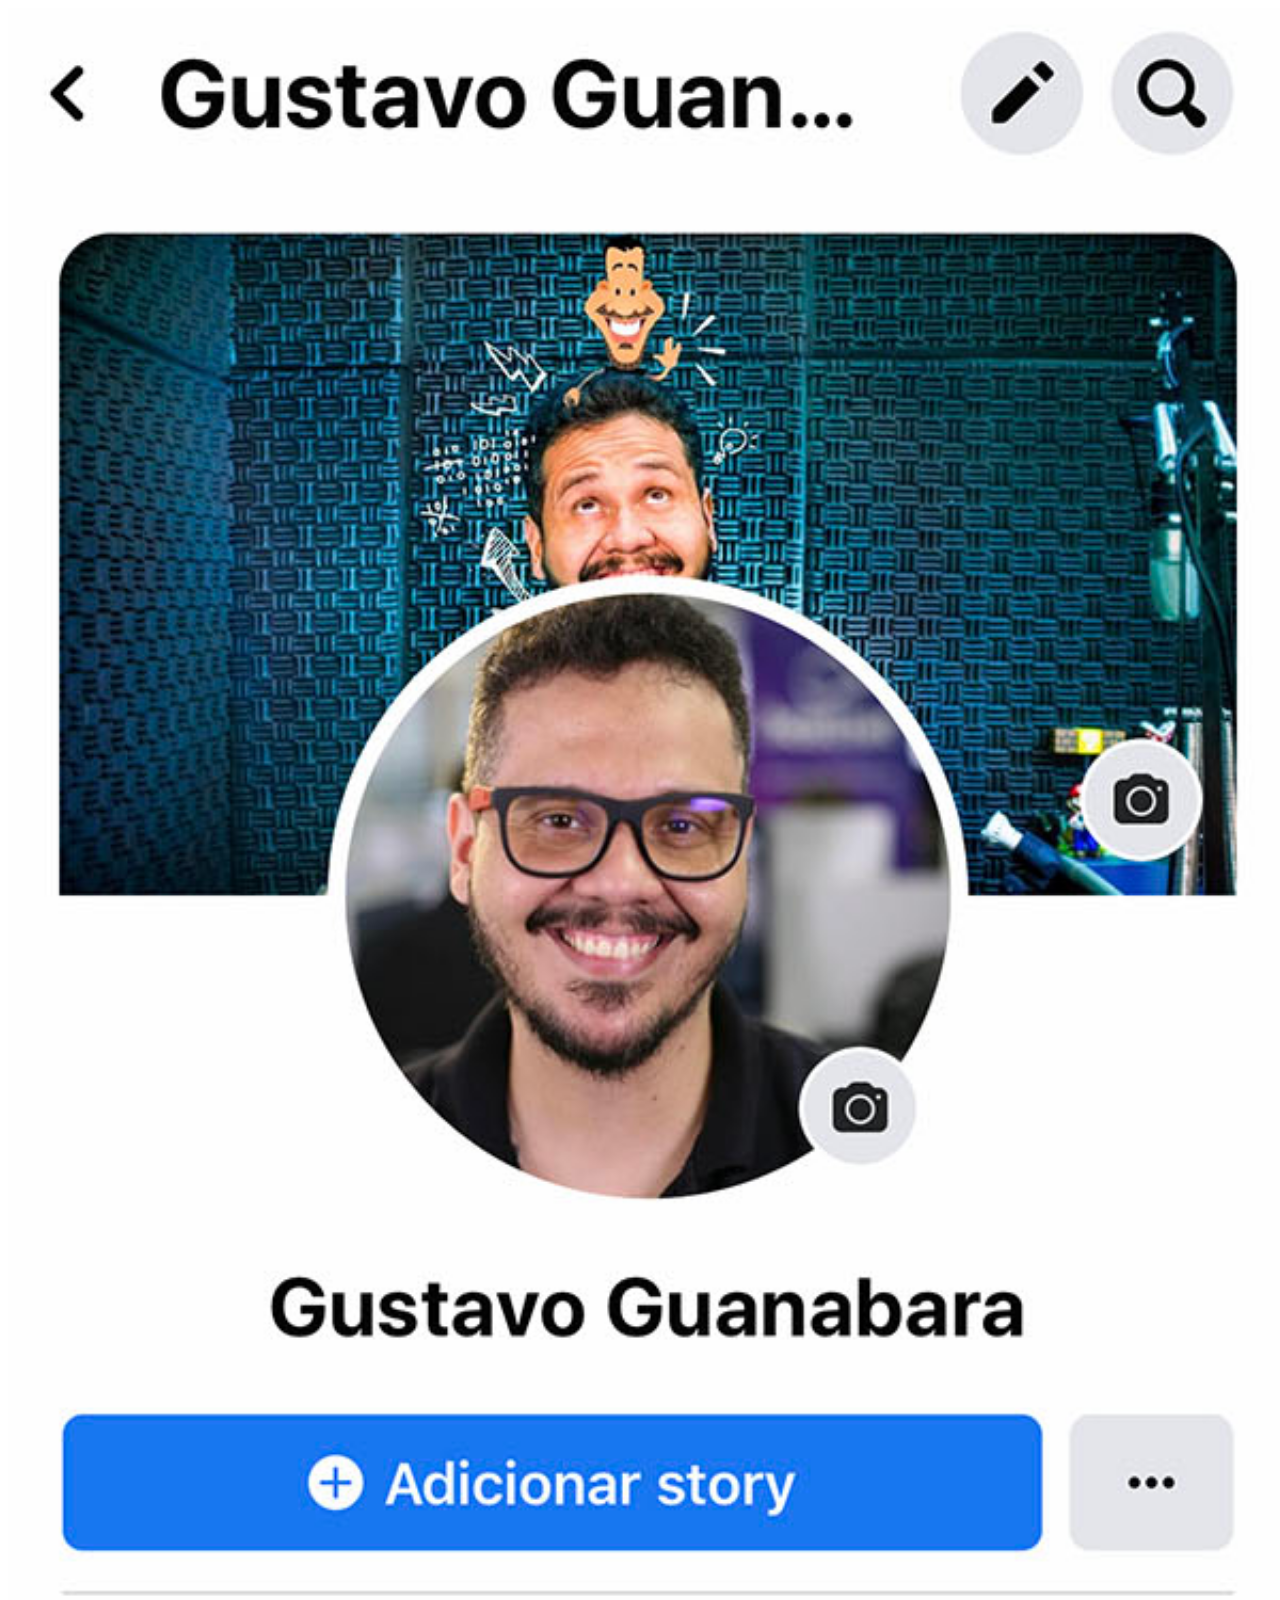
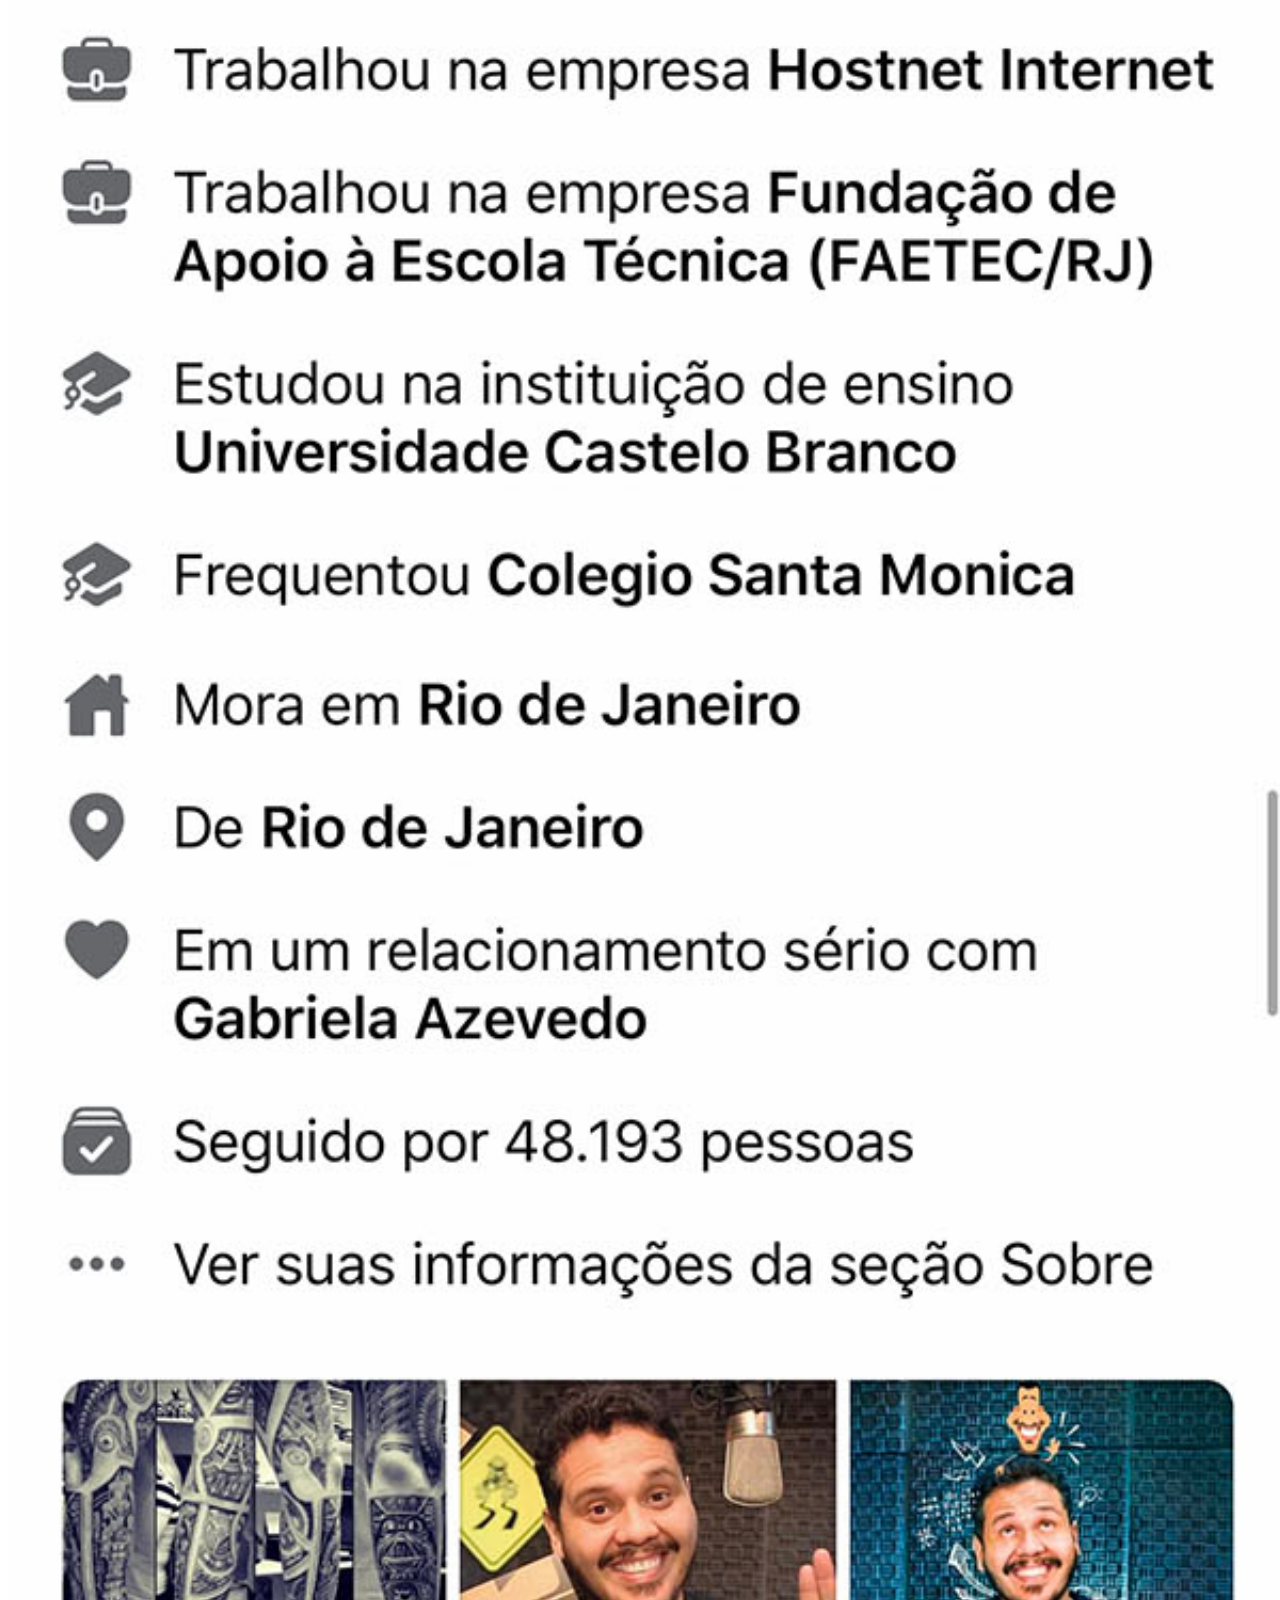
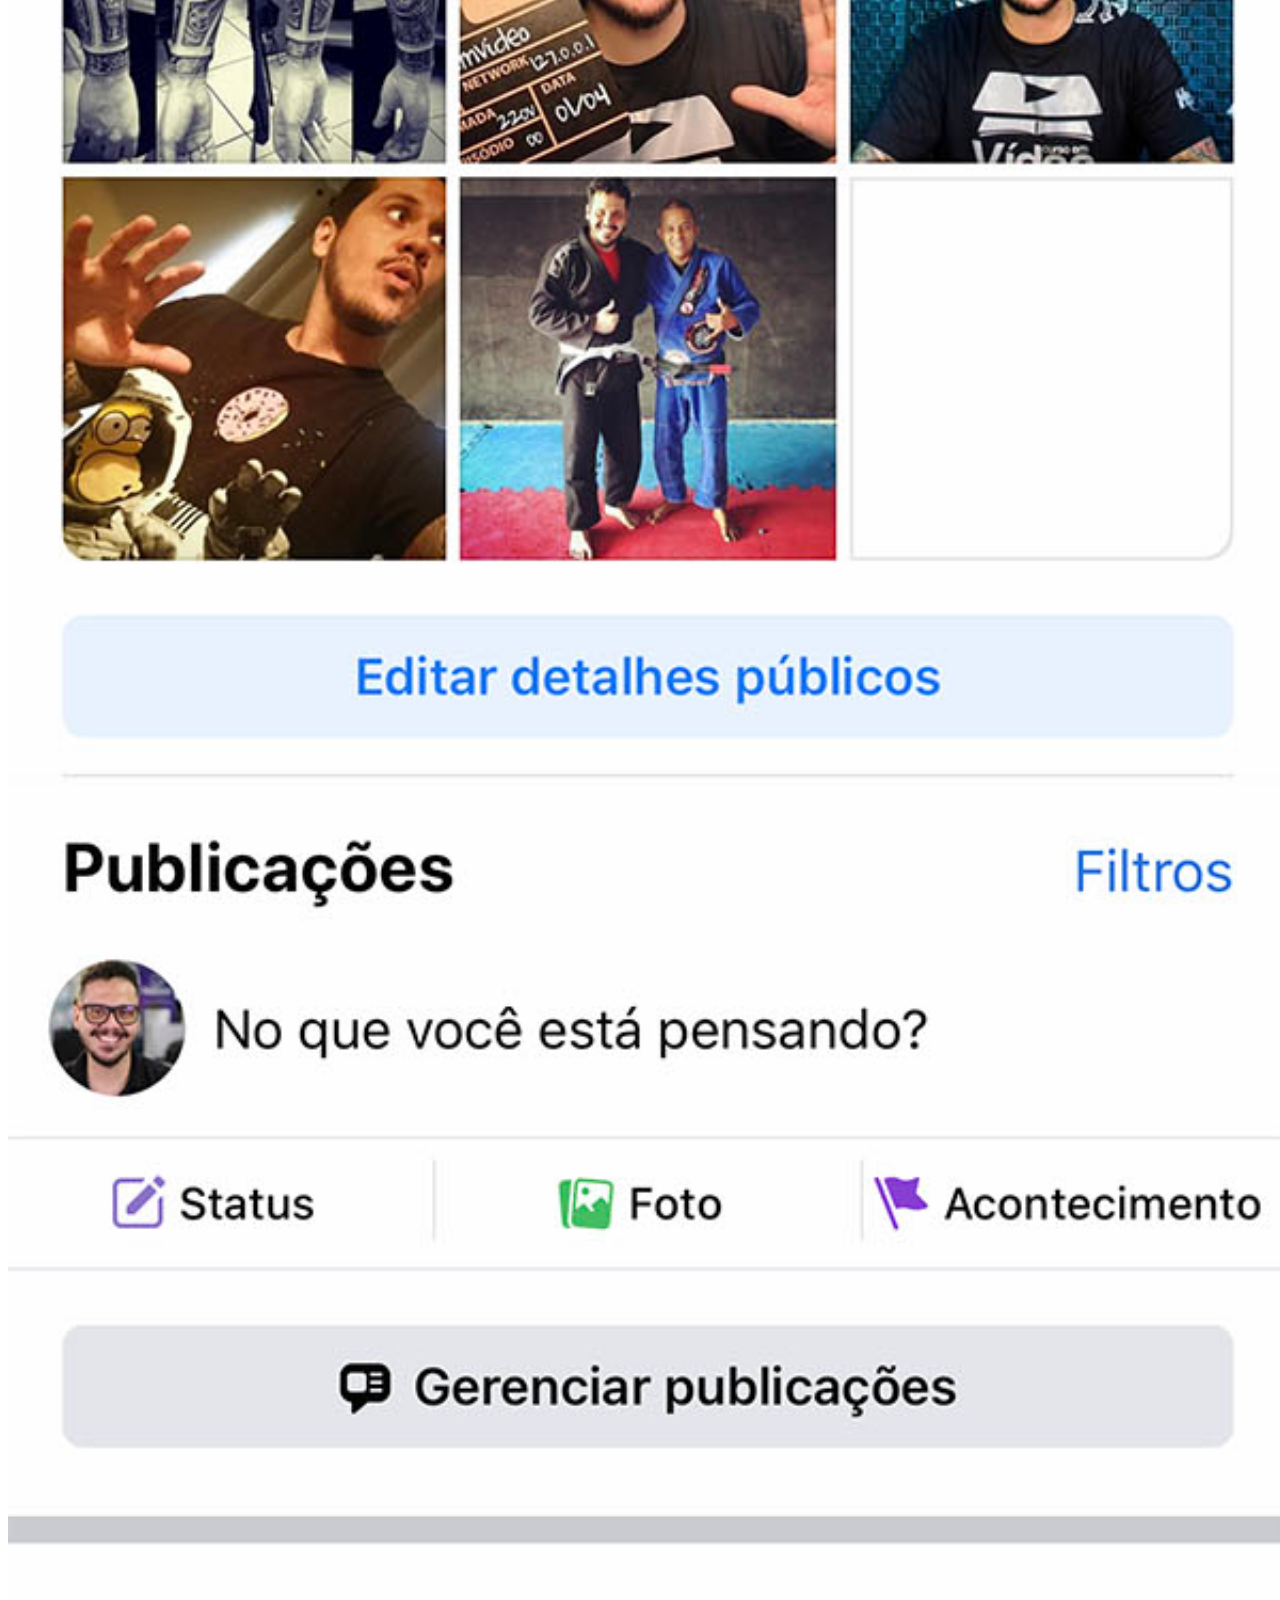
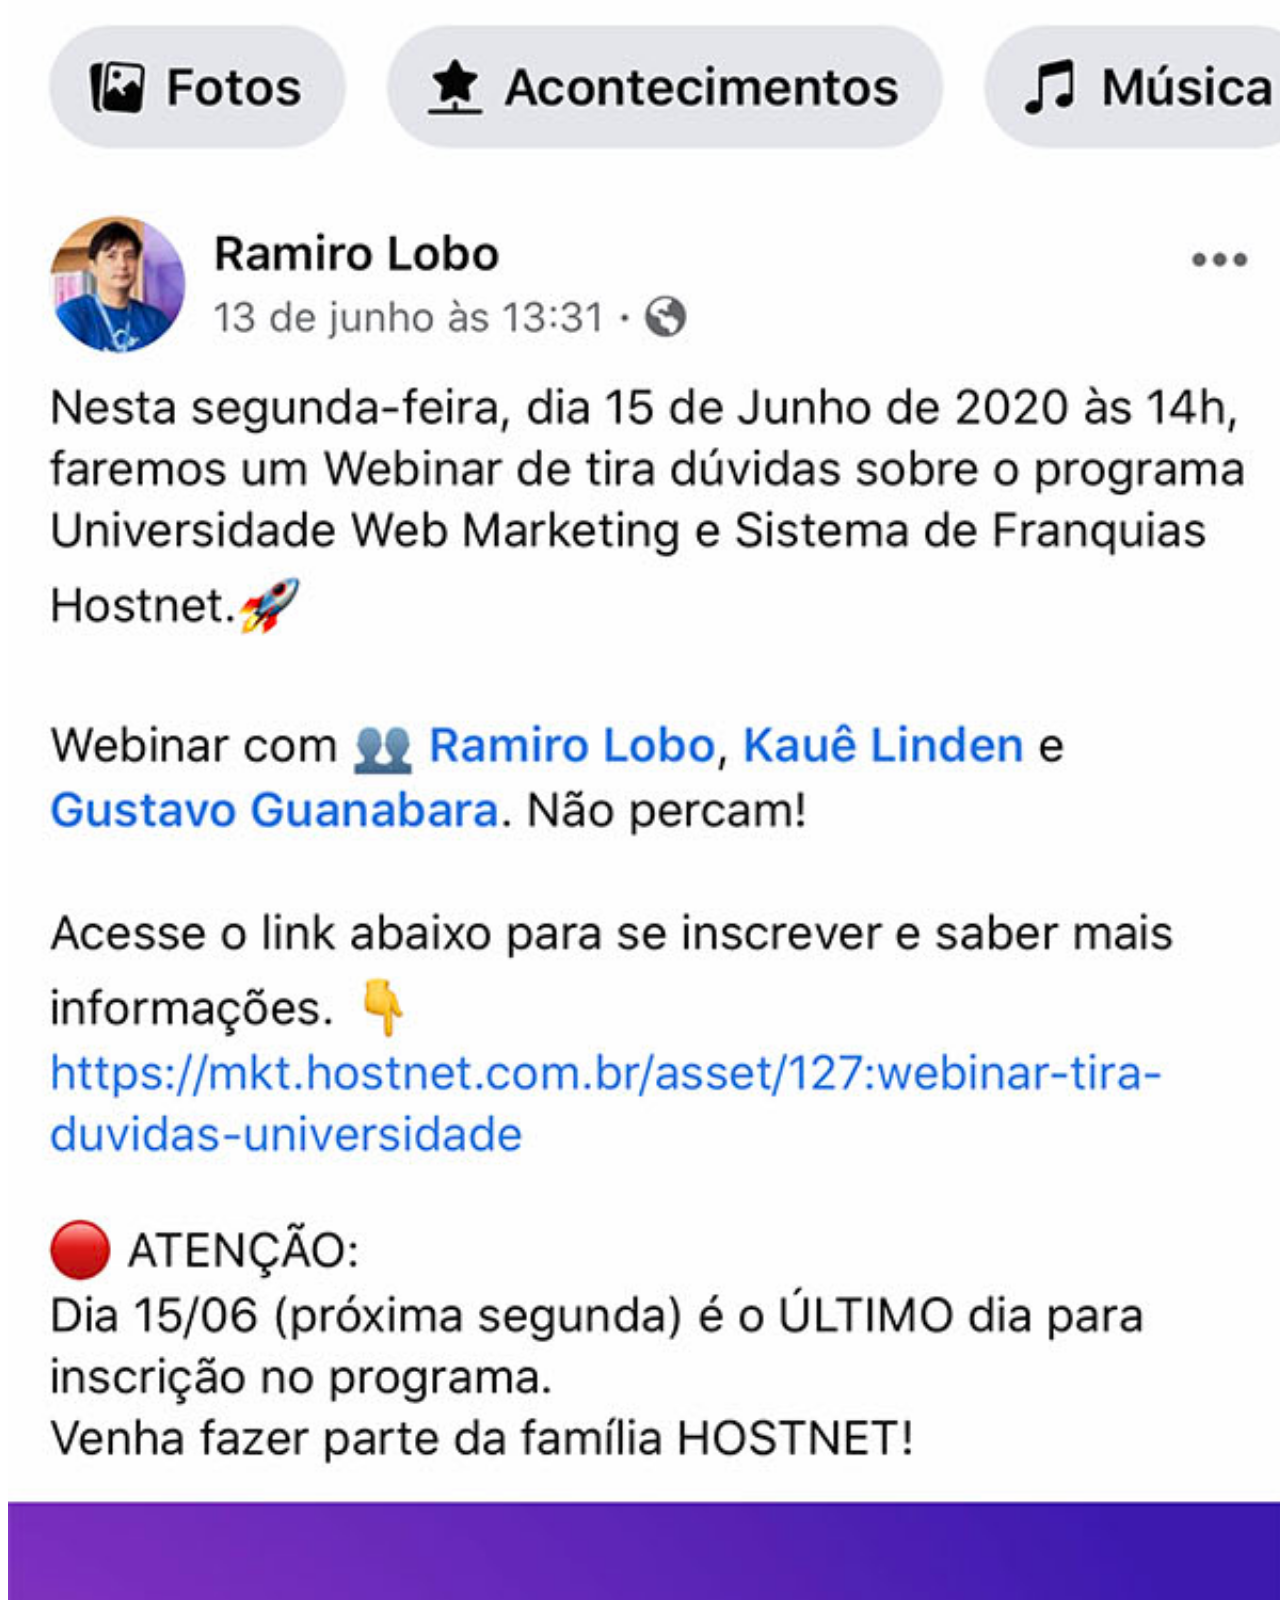
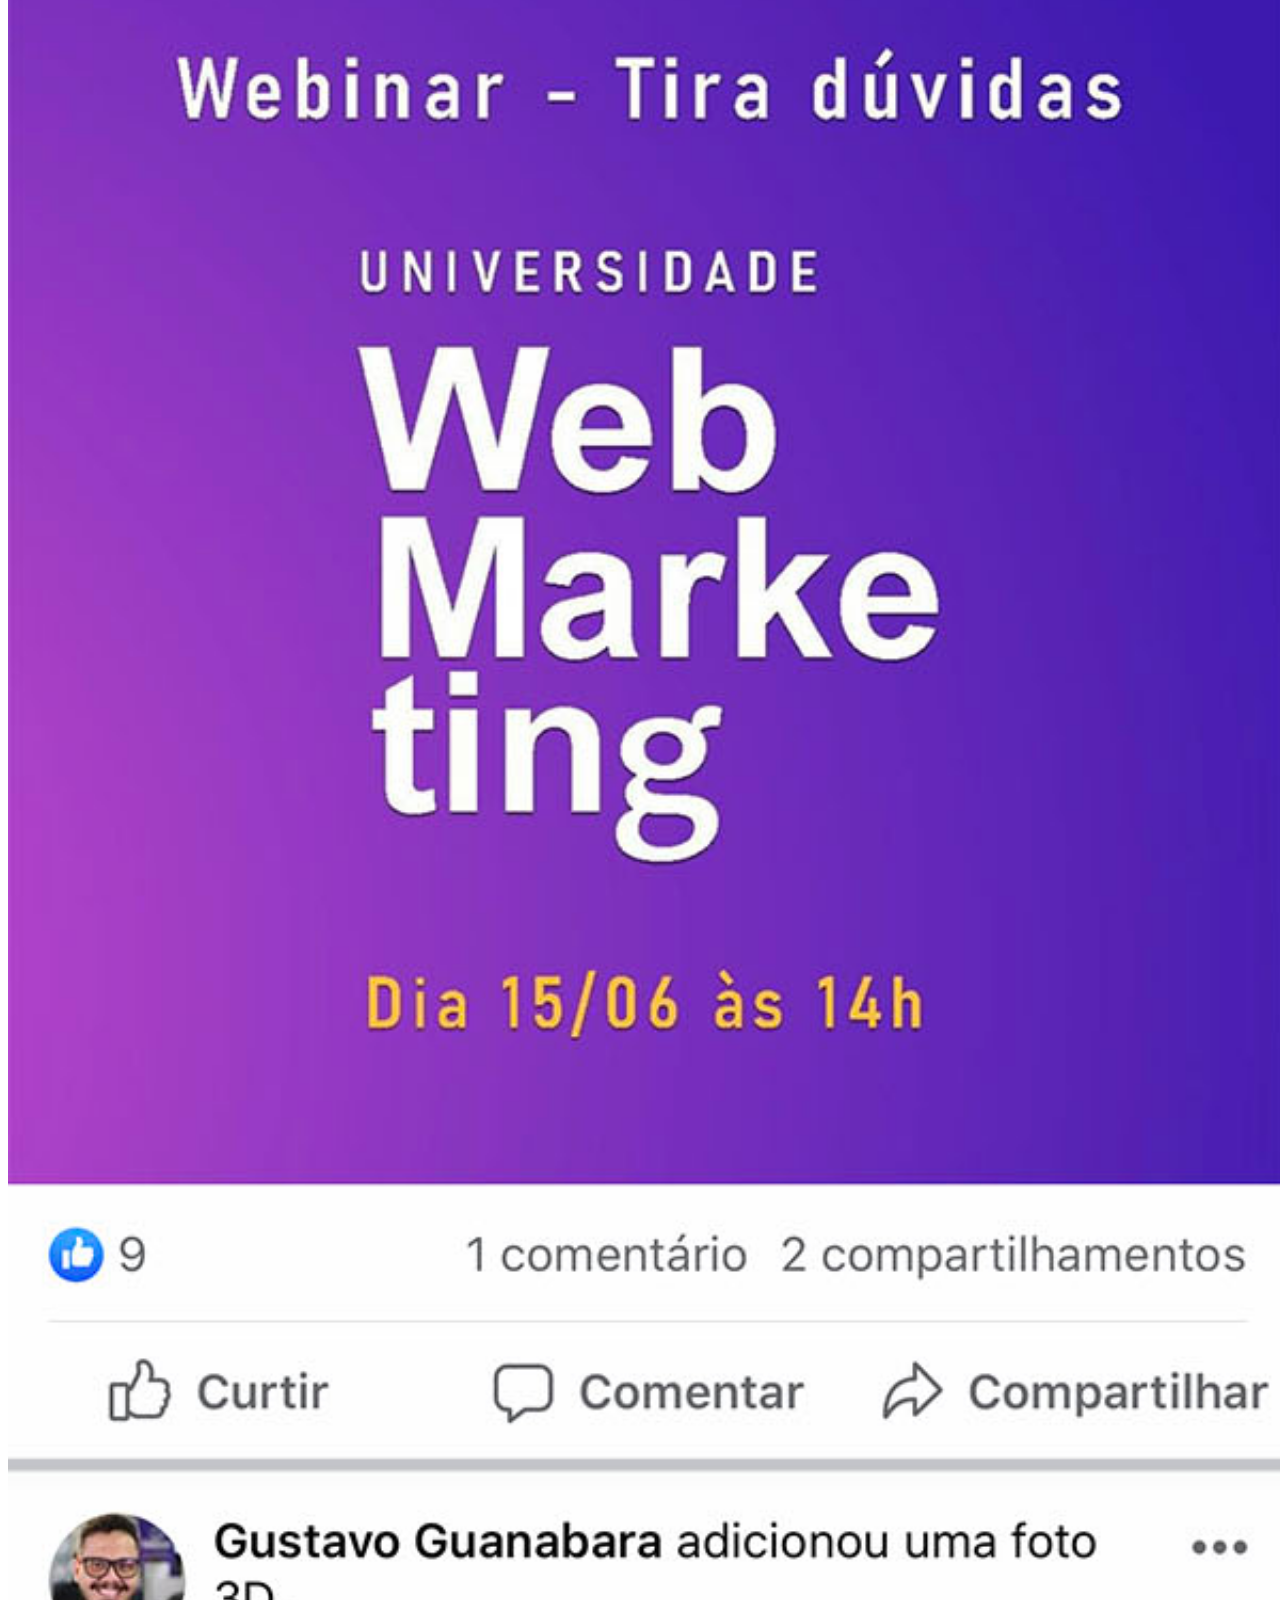
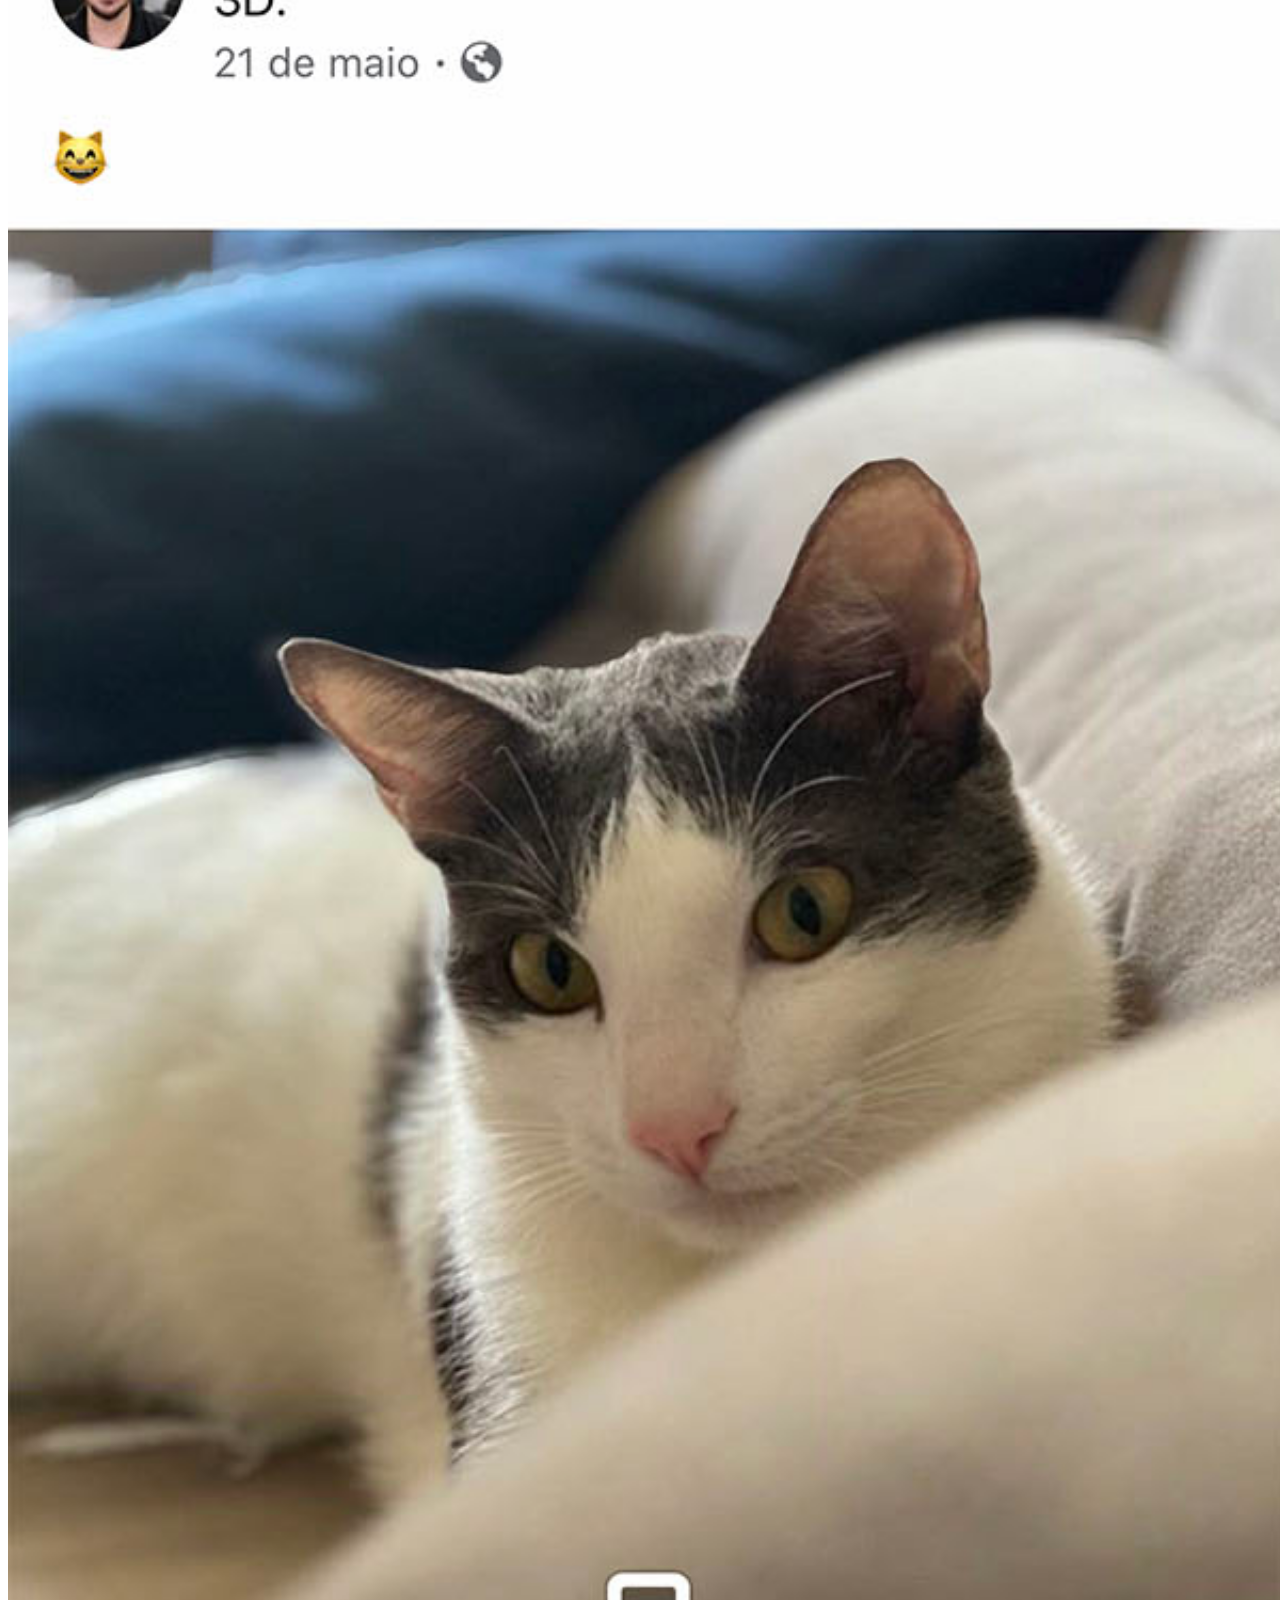
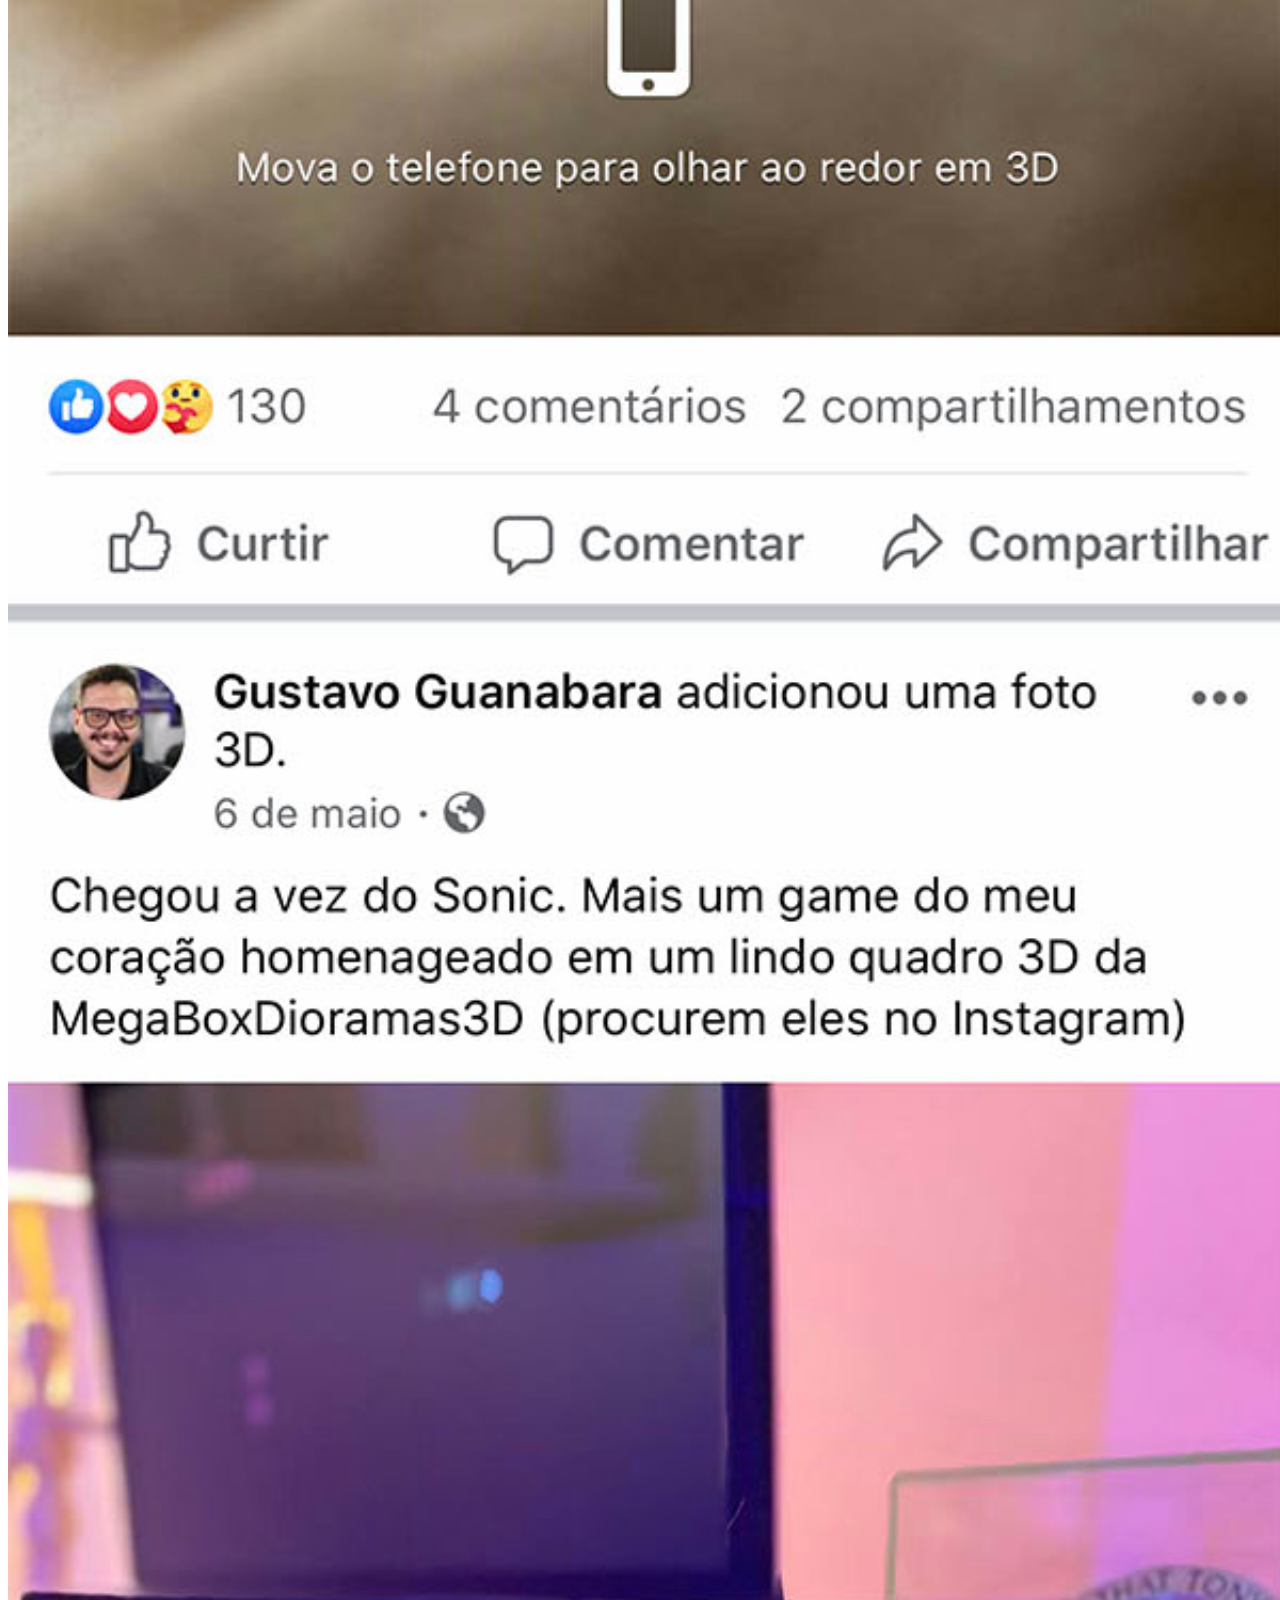
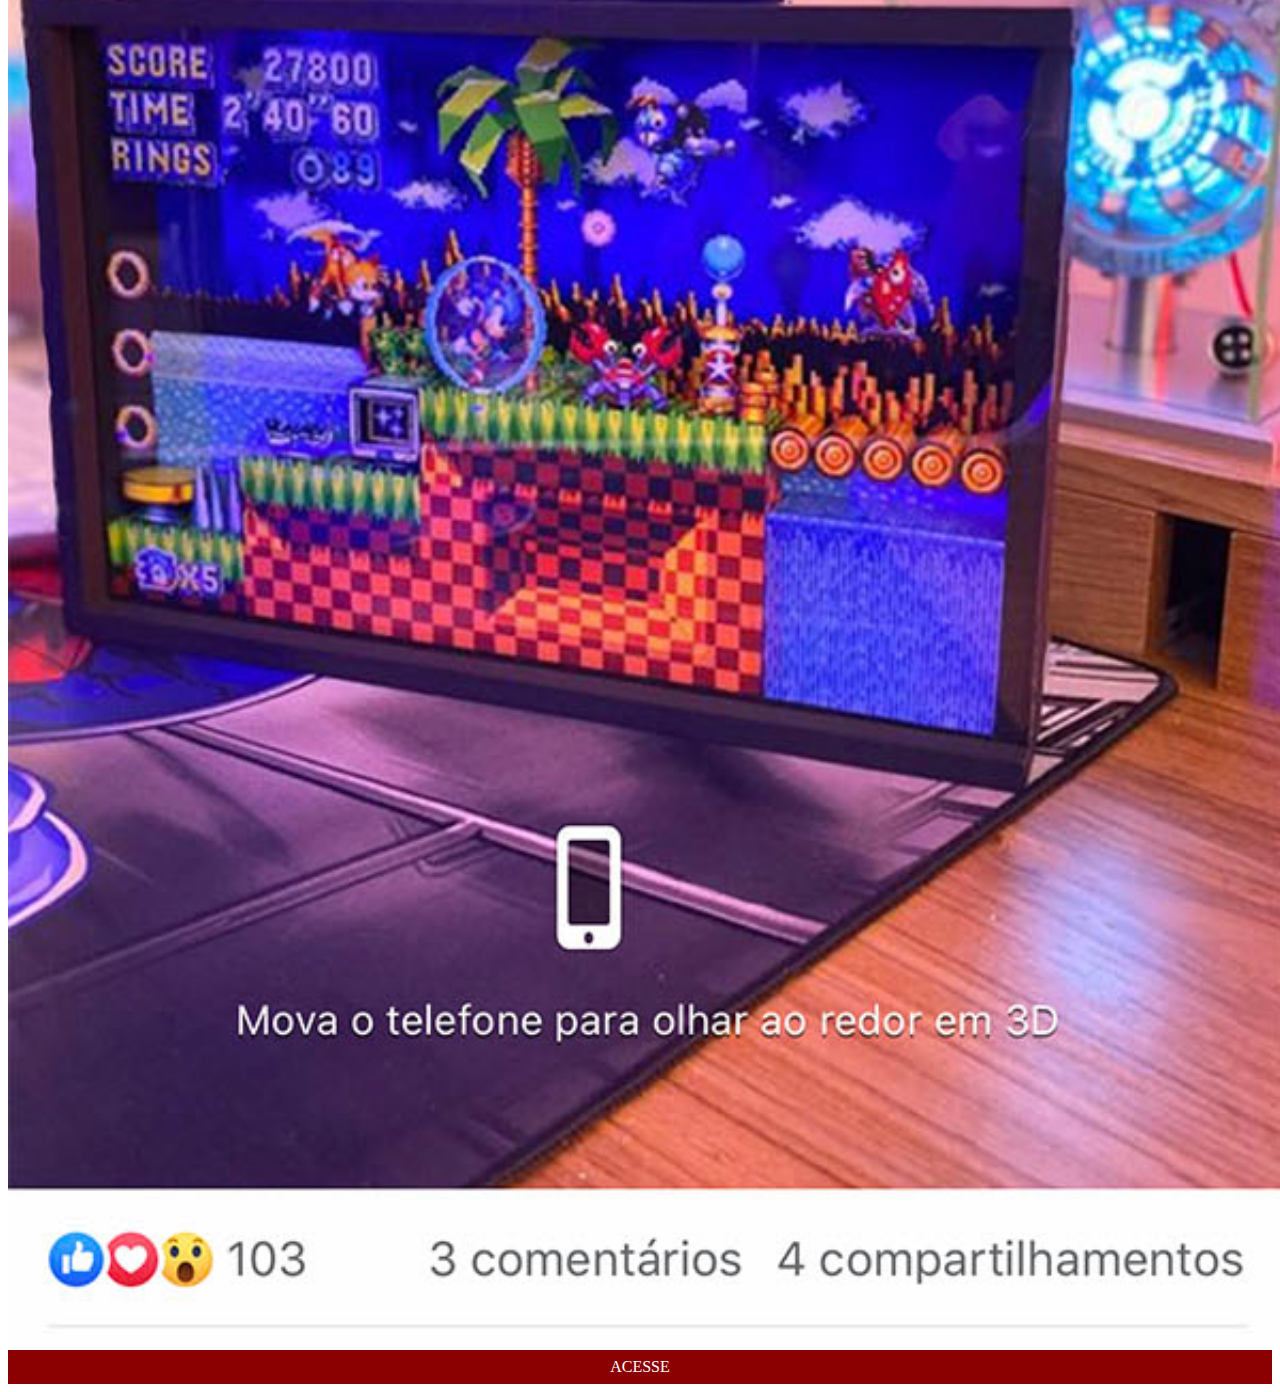
==== facebook.html @ c908bed5 "atualizado" ====
<!DOCTYPE html>
<html lang="pt-br">
<head>
    <meta charset="UTF-8">
    <meta http-equiv="X-UA-Compatible" content="IE=edge">
    <meta name="viewport" content="width=device-width, initial-scale=1.0">
    <title>Document</title>
    <link rel="stylesheet" href="estilos/social.css">
</head>
<body>
    <img src="imagens/tela-facebook.jpg" alt="Youtube">
    <a href="https://www.facebook.com/" target="_blank">ACESSE</a>
    
</body>
</html>
---- estilos/social.css ----
@charset "UTF-8"
* {
    margin: 0px;
    padding: 0px;
    font-family: Arial, Helvetica, sans-serif;
}

::-webkit-scrollbar {
    width: 0px;
    height: 0px;
}

img {
    width: 100vw;

}

a {
    display: block;
    background-color: darkred;
    color: white;
    padding: 8px;
    text-align: center;
    font-weight: normal;
    text-decoration: none;

}

a:hover {
    background-color: red;
}
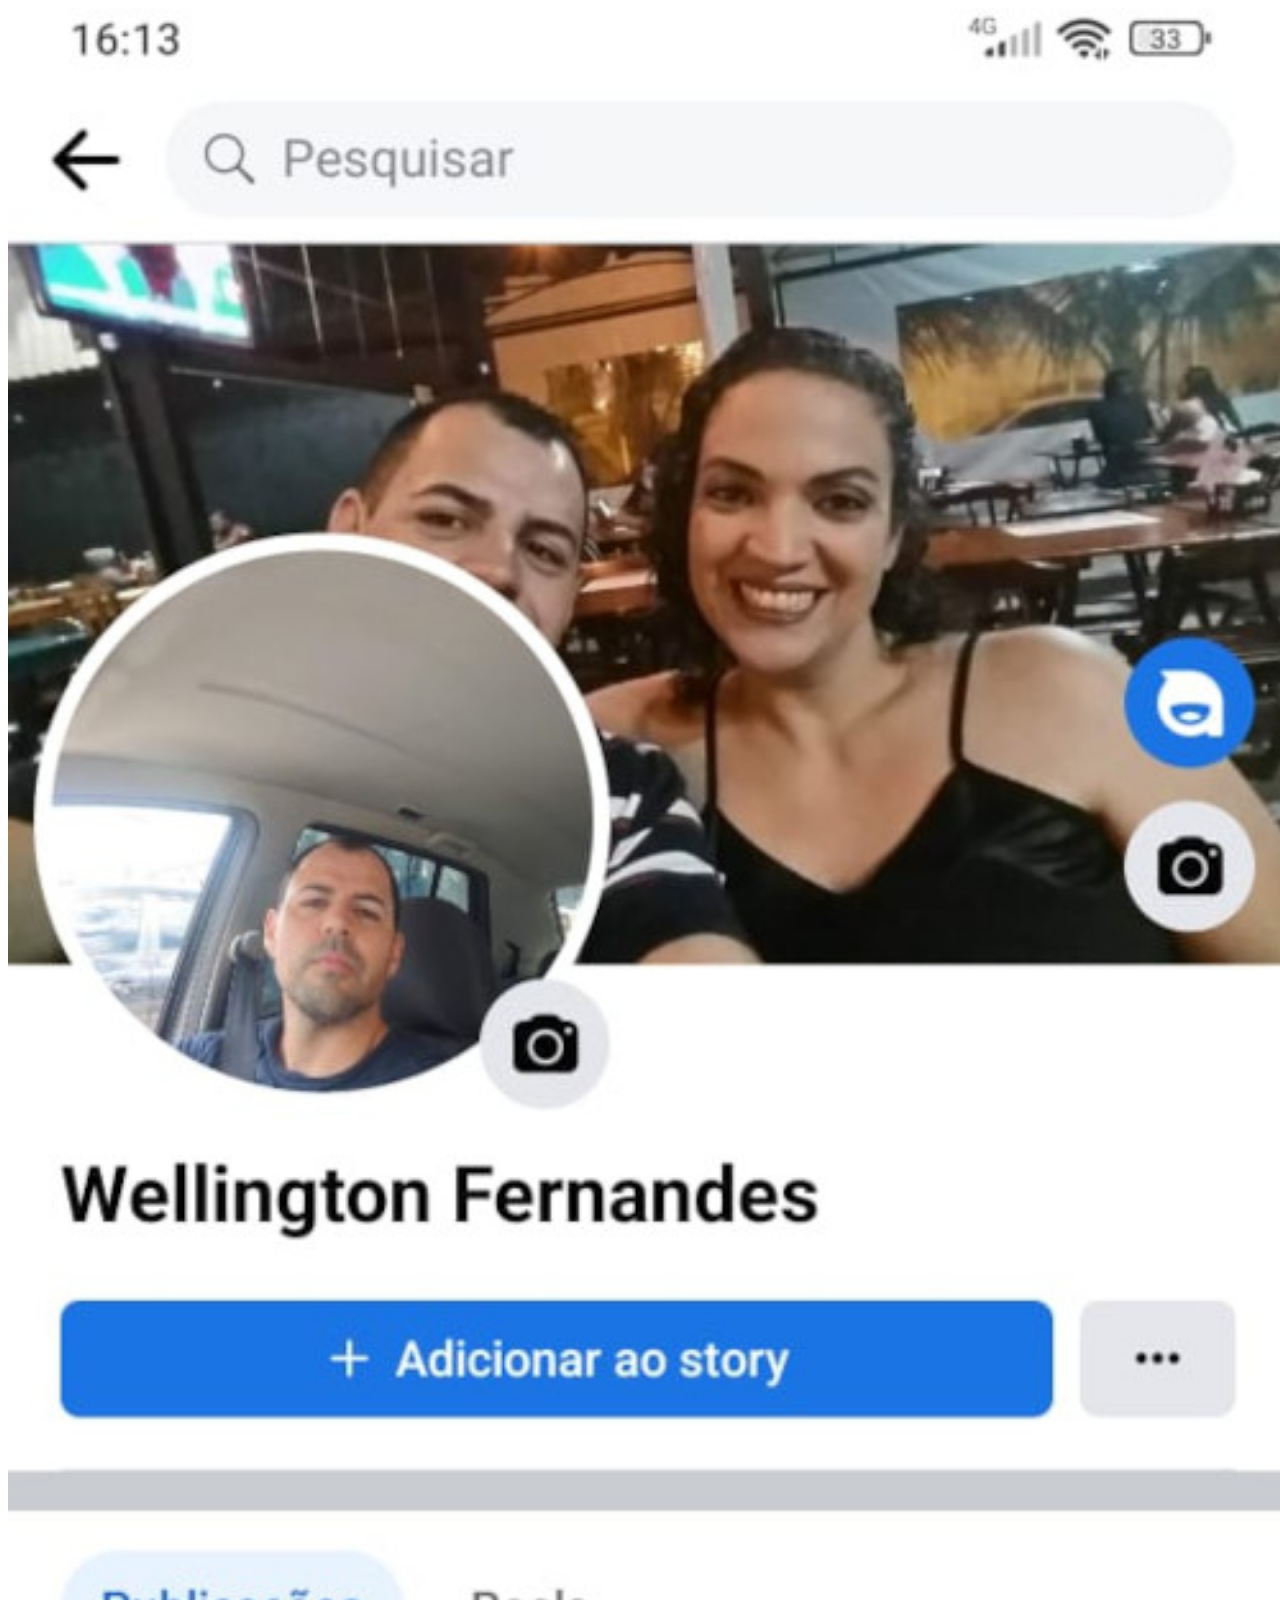
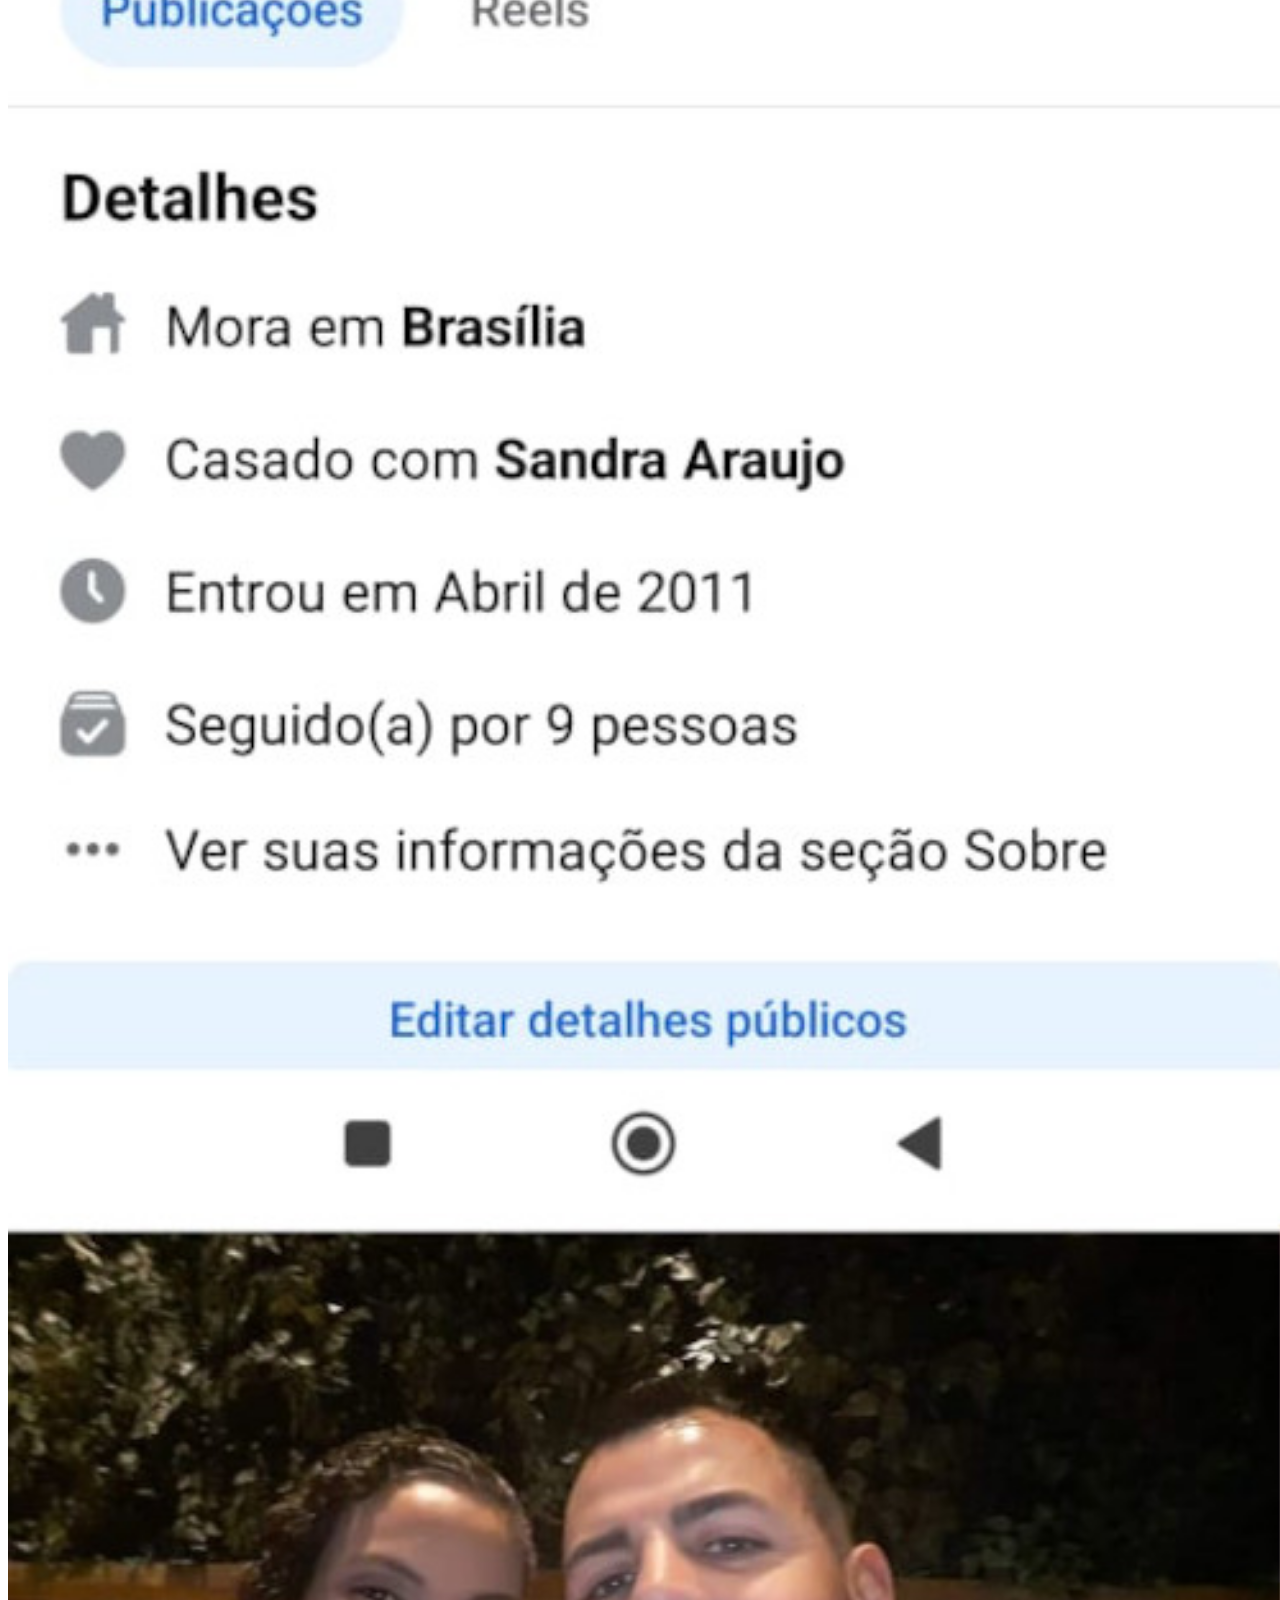
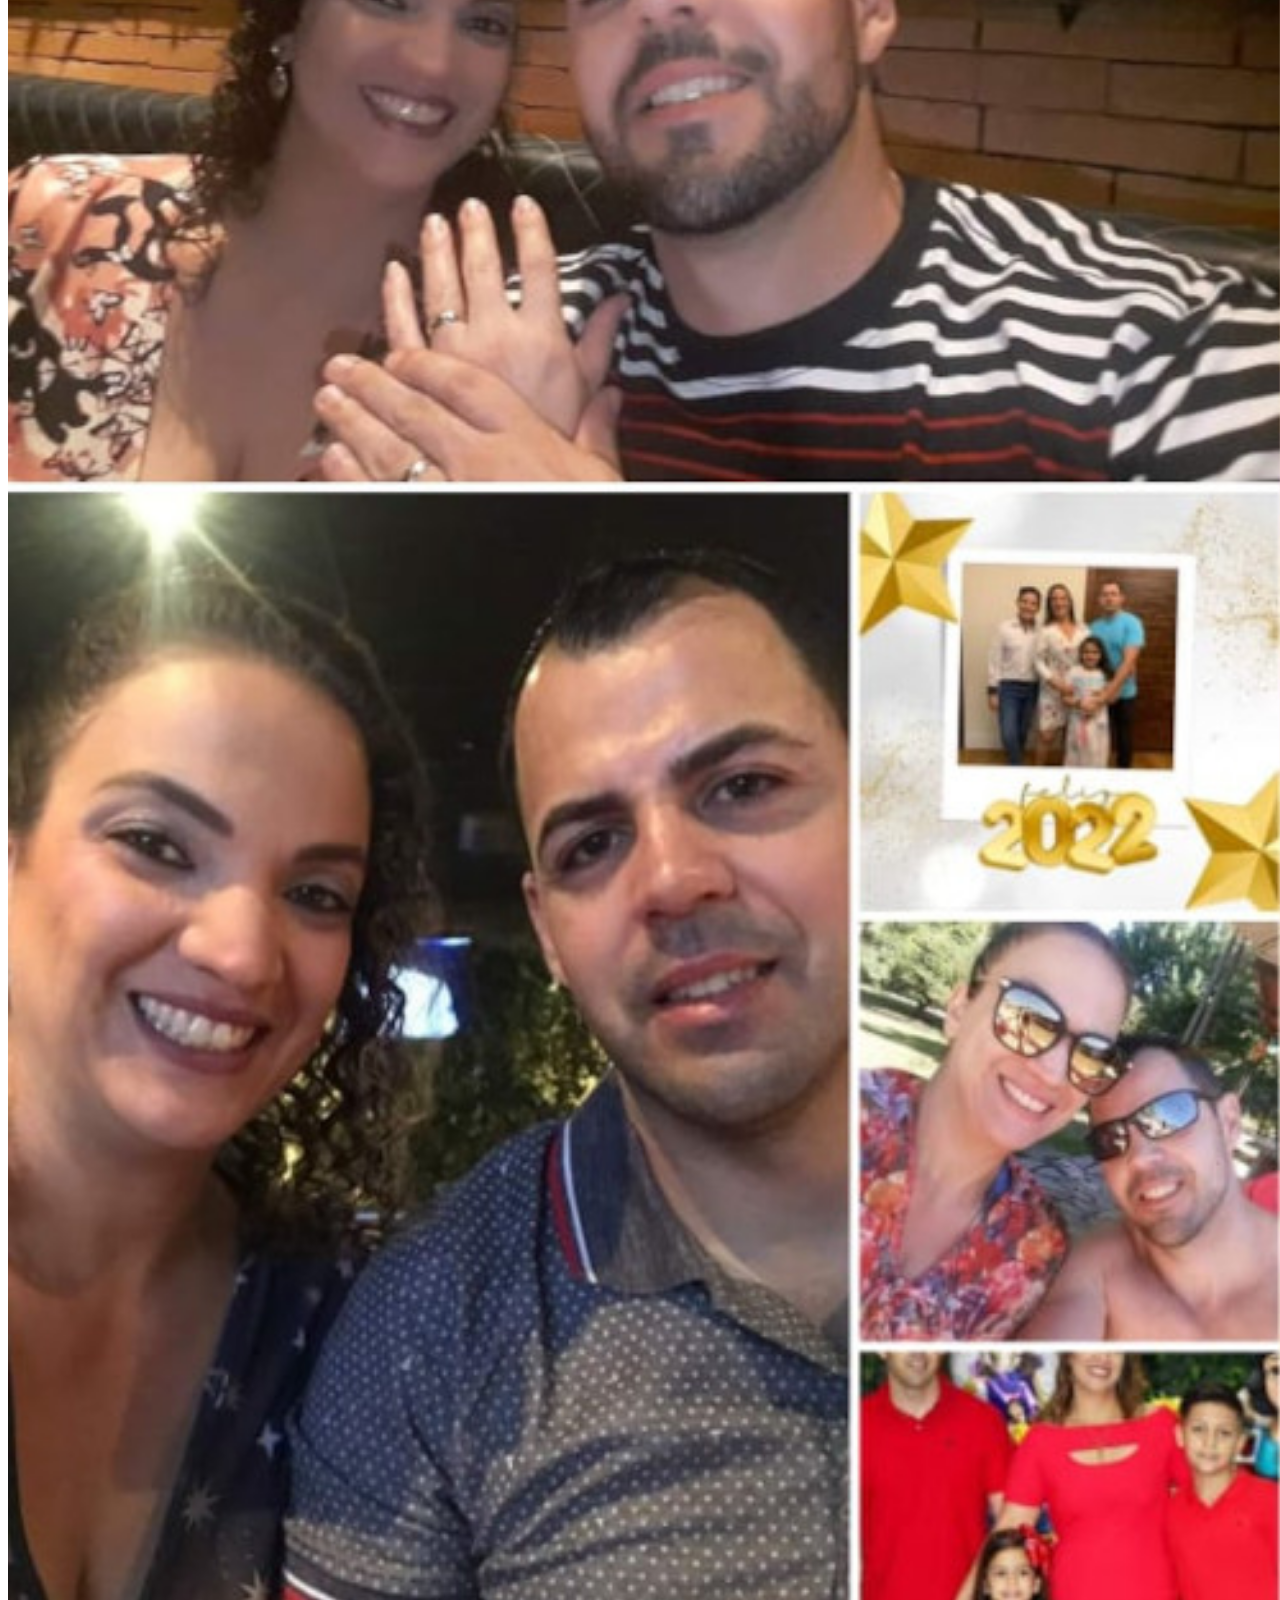
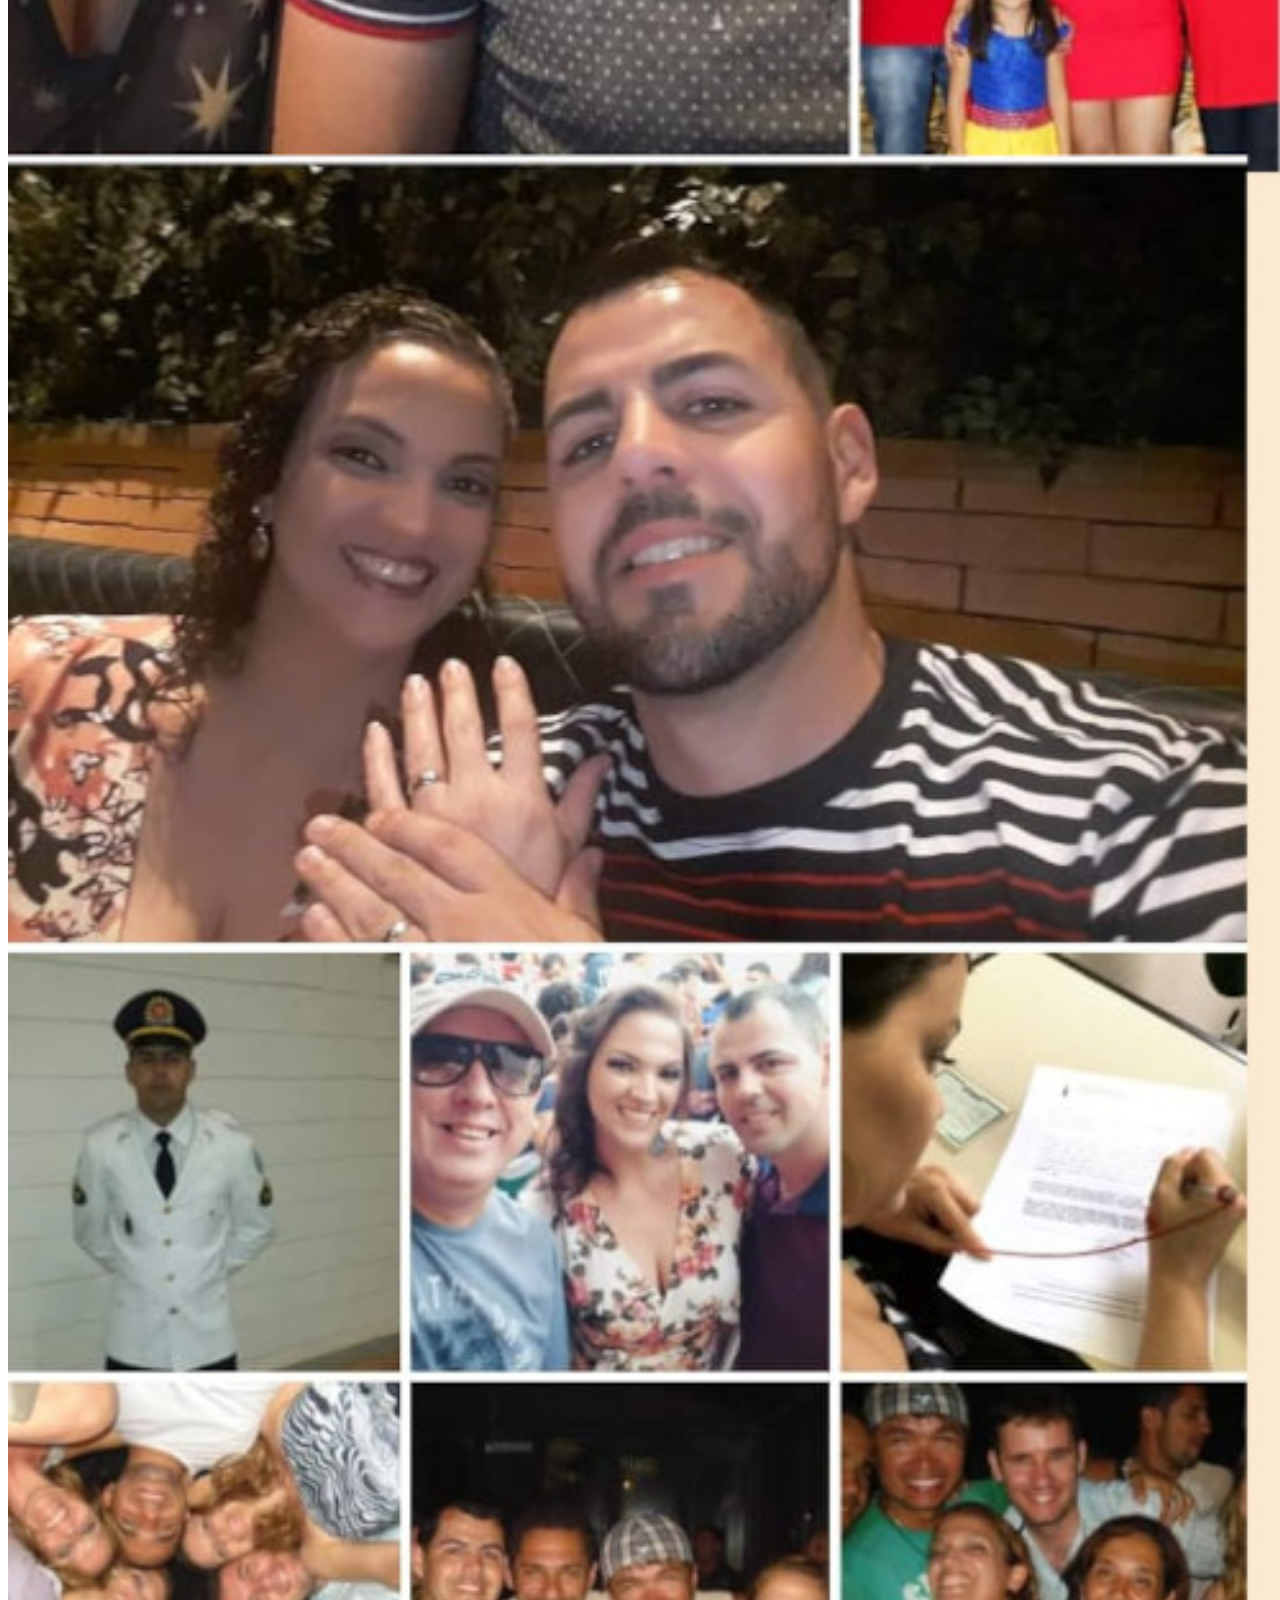
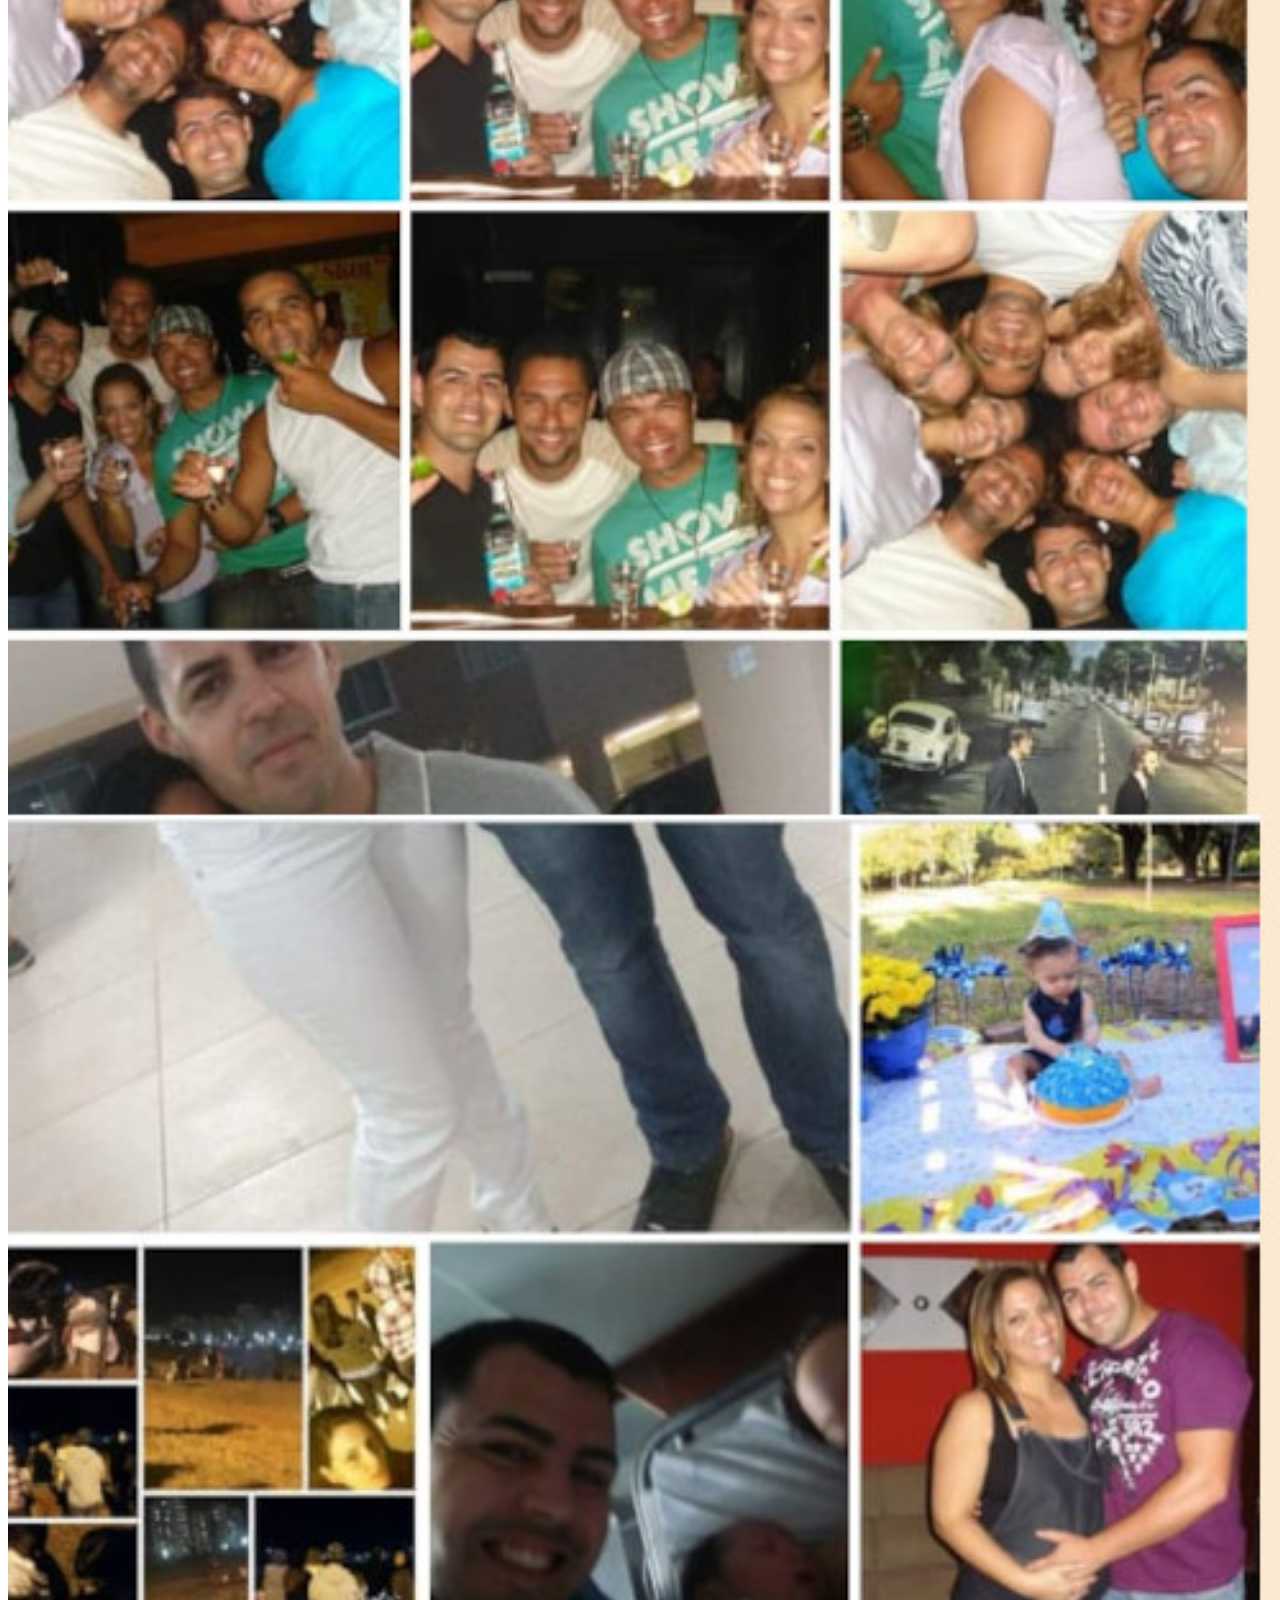
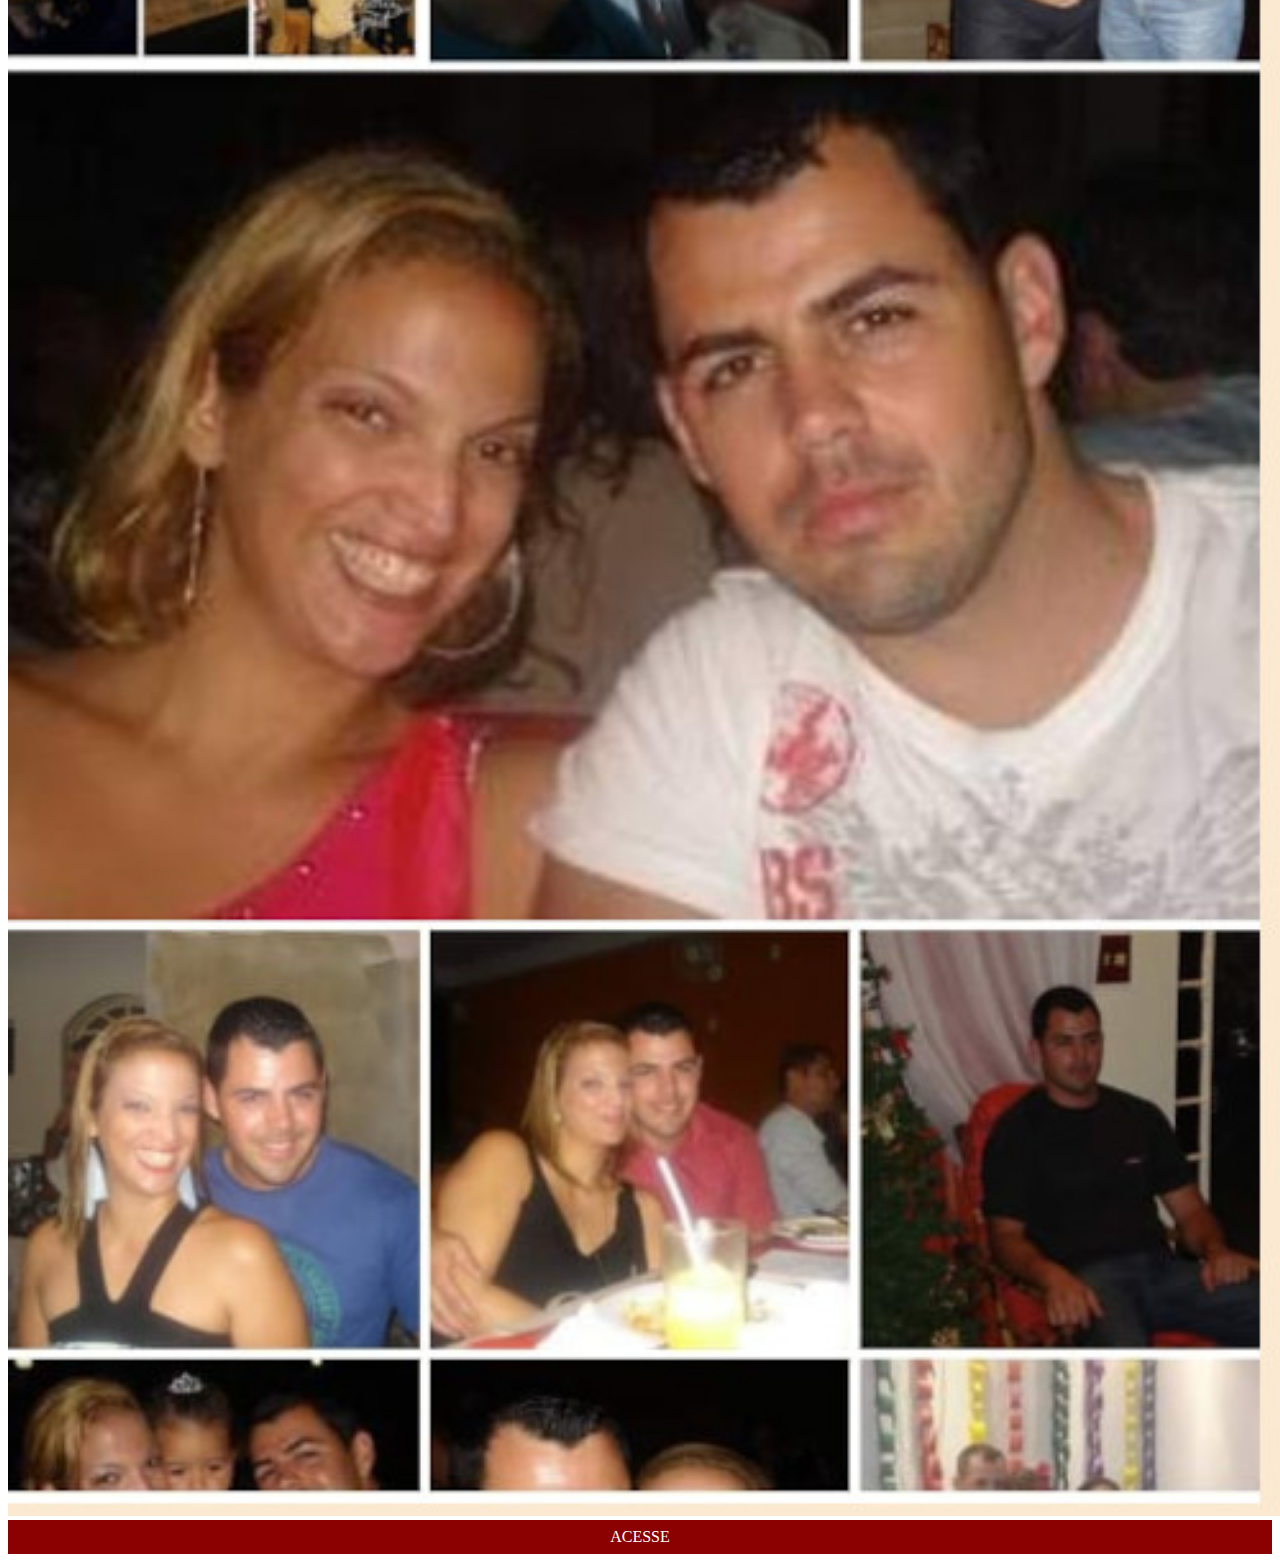
==== commit 3b87e120: "criando botões site" ====
--- a/facebook.html
+++ b/facebook.html
@@ -8,7 +8,7 @@
     <link rel="stylesheet" href="estilos/social.css">
 </head>
 <body>
-    <img src="imagens/tela-facebook.jpg" alt="Youtube">
+    <img src="imagens/telaW-facebook.jpeg" alt="Youtube">
     <a href="https://www.facebook.com/" target="_blank">ACESSE</a>
     
 </body>
